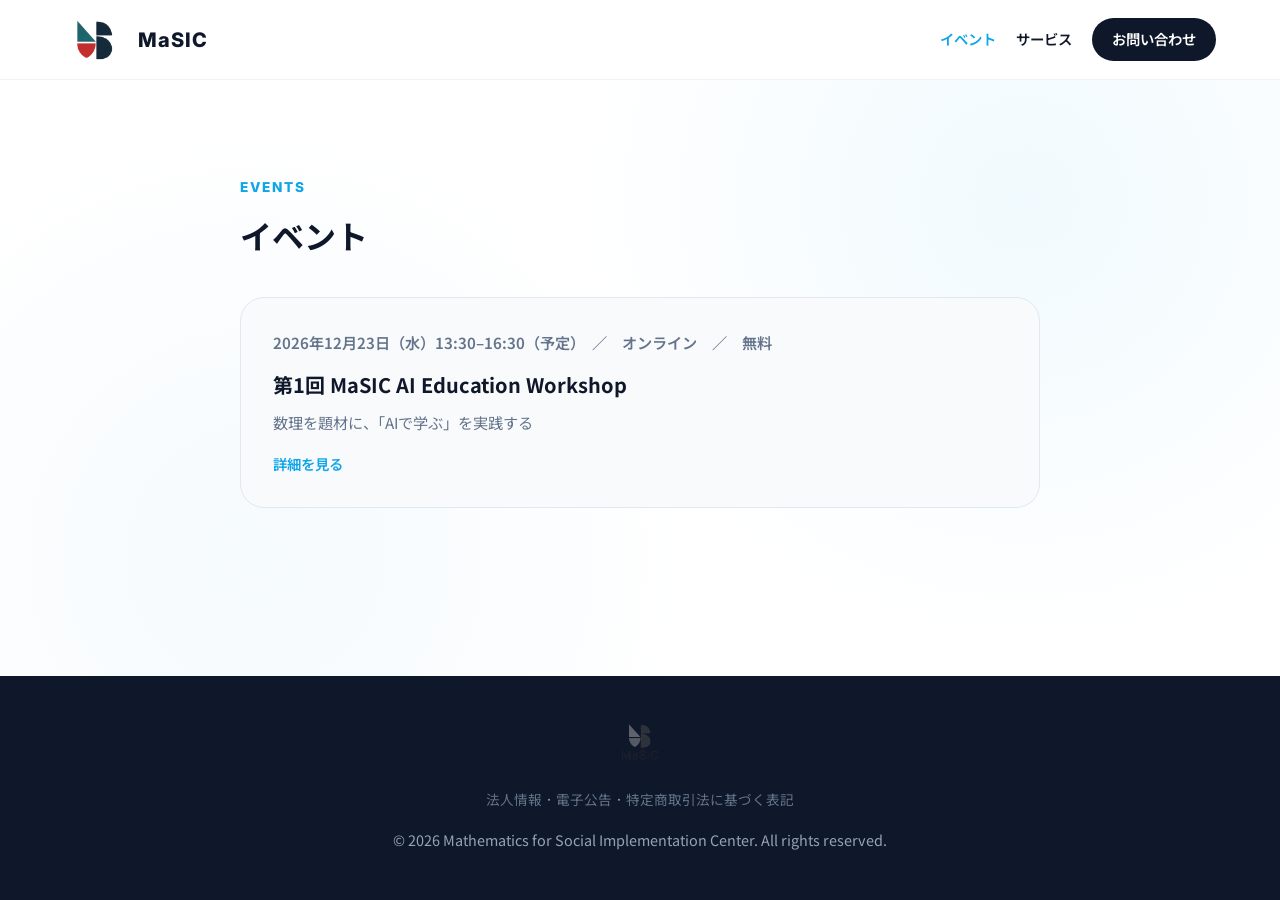
==== events/index.html @ 51fa21aa "feat: トップからイベントを公開しナビ・お知らせ帯を追加 - nav.js を新設し、共通ナビ（ロゴ/イベント/サービス/お問い合わせ）を   index/houjin/tokushoho/kou" ====
<!DOCTYPE html>
<html lang="ja">
<head>
  <meta charset="UTF-8">
  <meta name="viewport" content="width=device-width, initial-scale=1.0">
  <title>イベント — 一般社団法人 数理社会実装教育研究センター（MaSIC）</title>
  <link rel="icon" type="image/x-icon" href="../favicon.ico">
  <link rel="icon" type="image/png" sizes="32x32" href="../favicon-32x32.png">
  <link rel="apple-touch-icon" sizes="180x180" href="../apple-touch-icon.png">
  <link rel="preconnect" href="https://fonts.googleapis.com">
  <link rel="preconnect" href="https://fonts.gstatic.com" crossorigin>
  <link href="https://fonts.googleapis.com/css2?family=Inter:wght@400;500;600;800&family=Noto+Sans+JP:wght@400;500;700;900&display=swap" rel="stylesheet">
  <style>
    :root {
      --c-bg: #ffffff;
      --c-text: #0f172a;
      --c-text-muted: #64748b;
      --c-primary: #0ea5e9;
      --c-primary-dark: #0284c7;
      --c-surface: #f8fafc;
      --c-border: #e2e8f0;
      --font-en: 'Inter', sans-serif;
      --font-ja: 'Noto Sans JP', sans-serif;
    }

    * { margin: 0; padding: 0; box-sizing: border-box; }

    body {
      font-family: var(--font-en);
      color: var(--c-text);
      background-color: var(--c-bg);
      line-height: 1.7;
      -webkit-font-smoothing: antialiased;
      min-height: 100vh;
      display: flex;
      flex-direction: column;
    }

    h1, h2, h3 { font-family: var(--font-ja); line-height: 1.3; font-weight: 700; }
    p { font-family: var(--font-ja); }

    .nav {
      position: sticky;
      top: 0;
      height: 80px;
      display: flex;
      align-items: center;
      justify-content: space-between;
      padding: 0 5%;
      background: rgba(255, 255, 255, 0.85);
      backdrop-filter: blur(12px);
      -webkit-backdrop-filter: blur(12px);
      border-bottom: 1px solid rgba(0,0,0,0.05);
      z-index: 1000;
    }
    .nav-brand {
      display: flex;
      align-items: center;
      gap: 12px;
      text-decoration: none;
      color: var(--c-text);
    }
    .nav-logo { height: 40px; width: auto; }
    .nav-title { font-weight: 800; font-size: 1.25rem; letter-spacing: 0.05em; }
    .nav-links { display: flex; align-items: center; gap: 1.25rem; }
    .nav-link {
      font-family: var(--font-ja);
      font-size: 0.9rem;
      font-weight: 600;
      color: var(--c-text);
      text-decoration: none;
      transition: color 0.2s;
    }
    .nav-link:hover,
    .nav-link.is-current { color: var(--c-primary); }
    .nav-contact {
      font-family: var(--font-ja);
      font-size: 0.9rem;
      font-weight: 600;
      color: #fff;
      background: var(--c-text);
      padding: 0.6rem 1.25rem;
      border-radius: 999px;
      text-decoration: none;
      transition: background 0.3s;
    }
    .nav-contact:hover { background: var(--c-primary); }

    main {
      flex: 1;
      padding: 6rem 5% 4rem;
      position: relative;
      overflow: hidden;
    }
    .bg {
      position: absolute;
      inset: 0;
      background:
        radial-gradient(circle at 80% 20%, rgba(14, 165, 233, 0.06) 0%, transparent 40%),
        radial-gradient(circle at 20% 80%, rgba(2, 132, 199, 0.04) 0%, transparent 40%);
      z-index: -1;
    }
    .page { max-width: 800px; margin: 0 auto; width: 100%; }
    .page-label {
      font-family: var(--font-en);
      font-weight: 800;
      color: var(--c-primary);
      letter-spacing: 0.15em;
      text-transform: uppercase;
      font-size: 0.85rem;
      margin-bottom: 1rem;
      display: block;
    }
    .page-title {
      font-size: clamp(1.5rem, 3.5vw, 2rem);
      font-weight: 700;
      margin-bottom: 2.5rem;
    }

    .event-card {
      display: block;
      background: var(--c-surface);
      border: 1px solid var(--c-border);
      border-radius: 24px;
      padding: 2rem 2rem 1.75rem;
      text-decoration: none;
      color: inherit;
      transition: all 0.3s cubic-bezier(0.16, 1, 0.3, 1);
    }
    .event-card:hover {
      transform: translateY(-4px);
      box-shadow: 0 16px 32px rgba(0,0,0,0.05);
      border-color: transparent;
      background: #fff;
    }
    .event-meta {
      font-family: var(--font-ja);
      font-size: 0.85rem;
      font-weight: 600;
      color: var(--c-primary-dark);
      margin-bottom: 0.75rem;
    }
    .event-card h2 {
      font-size: 1.25rem;
      margin-bottom: 0.75rem;
    }
    .event-card p {
      color: var(--c-text-muted);
      font-size: 0.95rem;
      margin-bottom: 1rem;
    }
    .event-more {
      font-family: var(--font-ja);
      font-size: 0.9rem;
      font-weight: 600;
      color: var(--c-primary);
    }

    .footer {
      background: #0f172a;
      color: #94a3b8;
      padding: 3rem 5%;
      text-align: center;
      font-size: 0.9rem;
    }
    .footer-logo {
      height: 36px;
      margin-bottom: 1.25rem;
      opacity: 0.5;
      filter: grayscale(100%) brightness(200%);
    }
    .footer-links { margin-bottom: 1rem; }
    .footer-links a {
      color: #64748b;
      text-decoration: none;
      font-size: 0.85rem;
      font-family: var(--font-ja);
    }
    .footer-links a:hover { color: #cbd5e1; text-decoration: underline; }

    @media (max-width: 640px) {
      .nav { padding: 0 4%; }
      .nav-logo { height: 32px; }
      .nav-title { display: none; }
      .nav-links { gap: 0.65rem; }
      .nav-link { font-size: 0.8rem; }
      .nav-contact {
        padding: 0;
        background: transparent;
        color: var(--c-text);
        border-radius: 0;
        font-size: 0.8rem;
      }
      .nav-contact:hover { background: transparent; color: var(--c-primary); }
    }
  </style>
</head>
<body>
  <div id="site-nav"></div>

  <main>
    <div class="bg"></div>
    <div class="page">
      <span class="page-label">Events</span>
      <h1 class="page-title">イベント</h1>
      <a class="event-card" href="../ai-education-workshop/1/">
        <p class="event-meta">2026年12月23日（水）13:30–16:30（予定）　／　オンライン　／　無料</p>
        <h2>第1回 MaSIC AI Education Workshop</h2>
        <p>数理を題材に、「AIで学ぶ」を実践する</p>
        <span class="event-more">詳細を見る</span>
      </a>
    </div>
  </main>

  <div id="site-footer">
    <noscript>
      <footer class="footer">
        <img src="../logo-full.png" alt="MaSIC" class="footer-logo">
        <p class="footer-links">
          <a href="../houjin.html">法人情報</a>
          <span aria-hidden="true"> · </span>
          <a href="../koukoku/index.html">電子公告</a>
          <span aria-hidden="true"> · </span>
          <a href="../tokushoho.html">特定商取引法に基づく表記</a>
        </p>
        <p>&copy; 2026 Mathematics for Social Implementation Center. All rights reserved.</p>
      </footer>
    </noscript>
  </div>
  <script src="../nav.js"></script>
  <script src="../footer.js"></script>
</body>
</html>
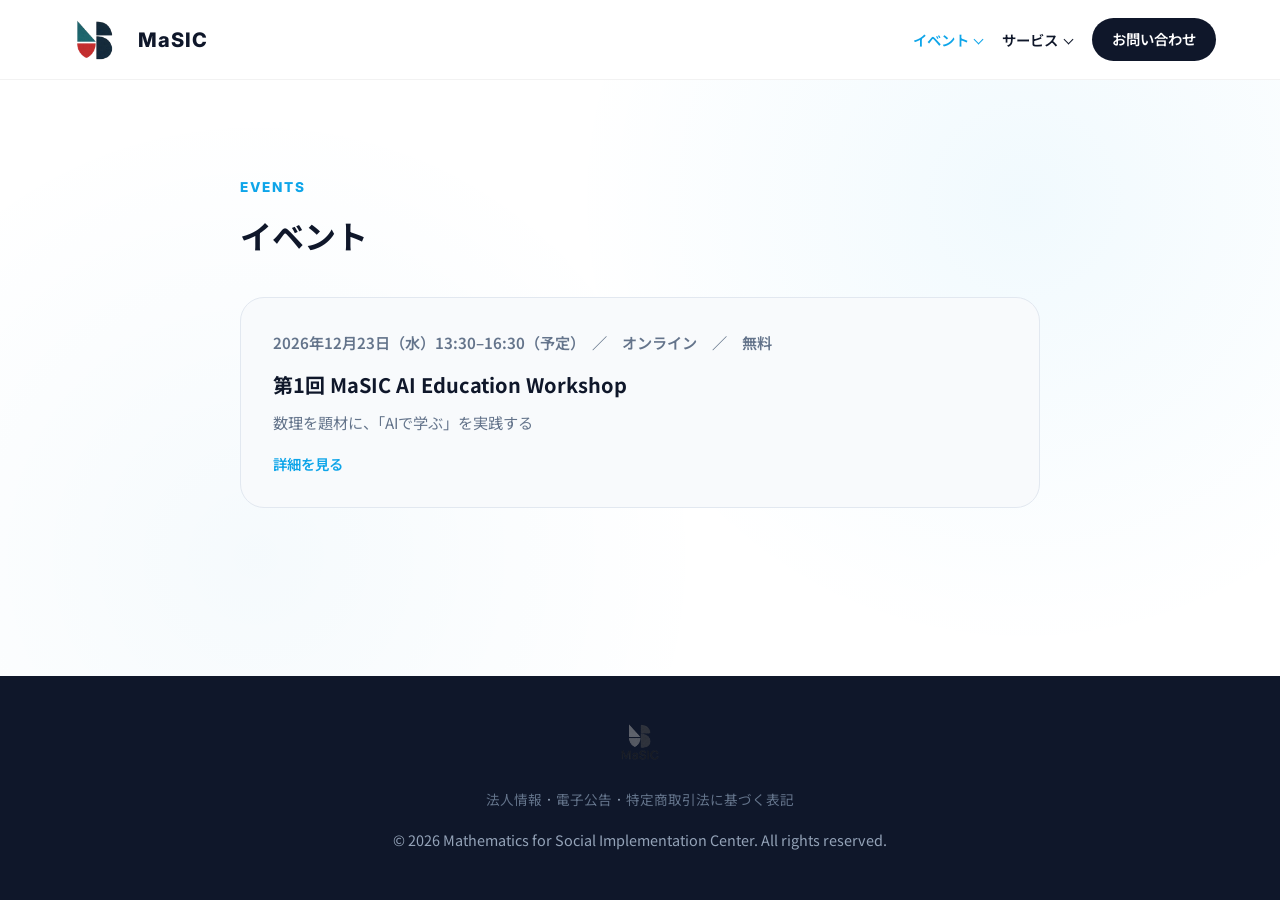
==== commit f6da6aaa: "Improve homepage news layout and add dropdown navigation" ====
--- a/events/index.html
+++ b/events/index.html
@@ -227,7 +227,7 @@
       </footer>
     </noscript>
   </div>
-  <script src="../nav.js"></script>
+  <script src="../nav.js?v=20260910"></script>
   <script src="../footer.js"></script>
 </body>
 </html>
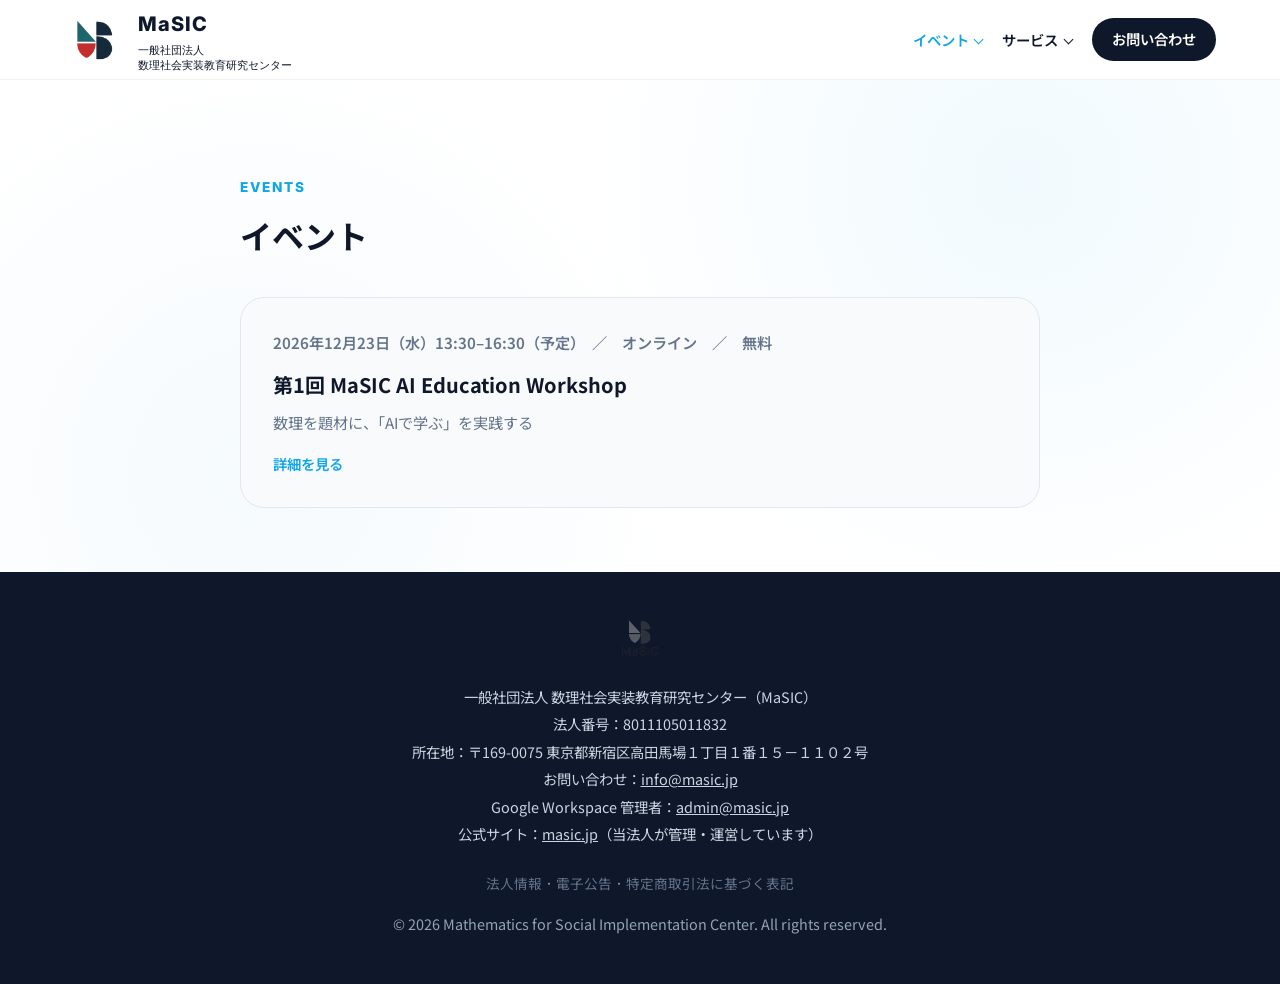
==== commit bab32249: "Display organization details for nonprofit activation review" ====
--- a/events/index.html
+++ b/events/index.html
@@ -216,6 +216,14 @@
     <noscript>
       <footer class="footer">
         <img src="../logo-full.png" alt="MaSIC" class="footer-logo">
+          <div class="footer-organization" style="margin:0 auto 1.5rem;max-width:48rem;line-height:1.9;color:#cbd5e1;overflow-wrap:anywhere">
+    <p>一般社団法人 数理社会実装教育研究センター（MaSIC）</p>
+    <p>法人番号：8011105011832</p>
+    <p>所在地：〒169-0075 東京都新宿区高田馬場１丁目１番１５－１１０２号</p>
+    <p>お問い合わせ：<a href="mailto:info@masic.jp" style="color:inherit">info@masic.jp</a></p>
+    <p>Google Workspace 管理者：<a href="mailto:admin@masic.jp" style="color:inherit">admin@masic.jp</a></p>
+    <p>公式サイト：<a href="https://masic.jp/" style="color:inherit">masic.jp</a>（当法人が管理・運営しています）</p>
+  </div>
         <p class="footer-links">
           <a href="../houjin.html">法人情報</a>
           <span aria-hidden="true"> · </span>
@@ -227,7 +235,7 @@
       </footer>
     </noscript>
   </div>
-  <script src="../nav.js?v=20260910"></script>
-  <script src="../footer.js"></script>
+  <script src="../nav.js?v=20261006"></script>
+  <script src="../footer.js?v=20261006"></script>
 </body>
 </html>
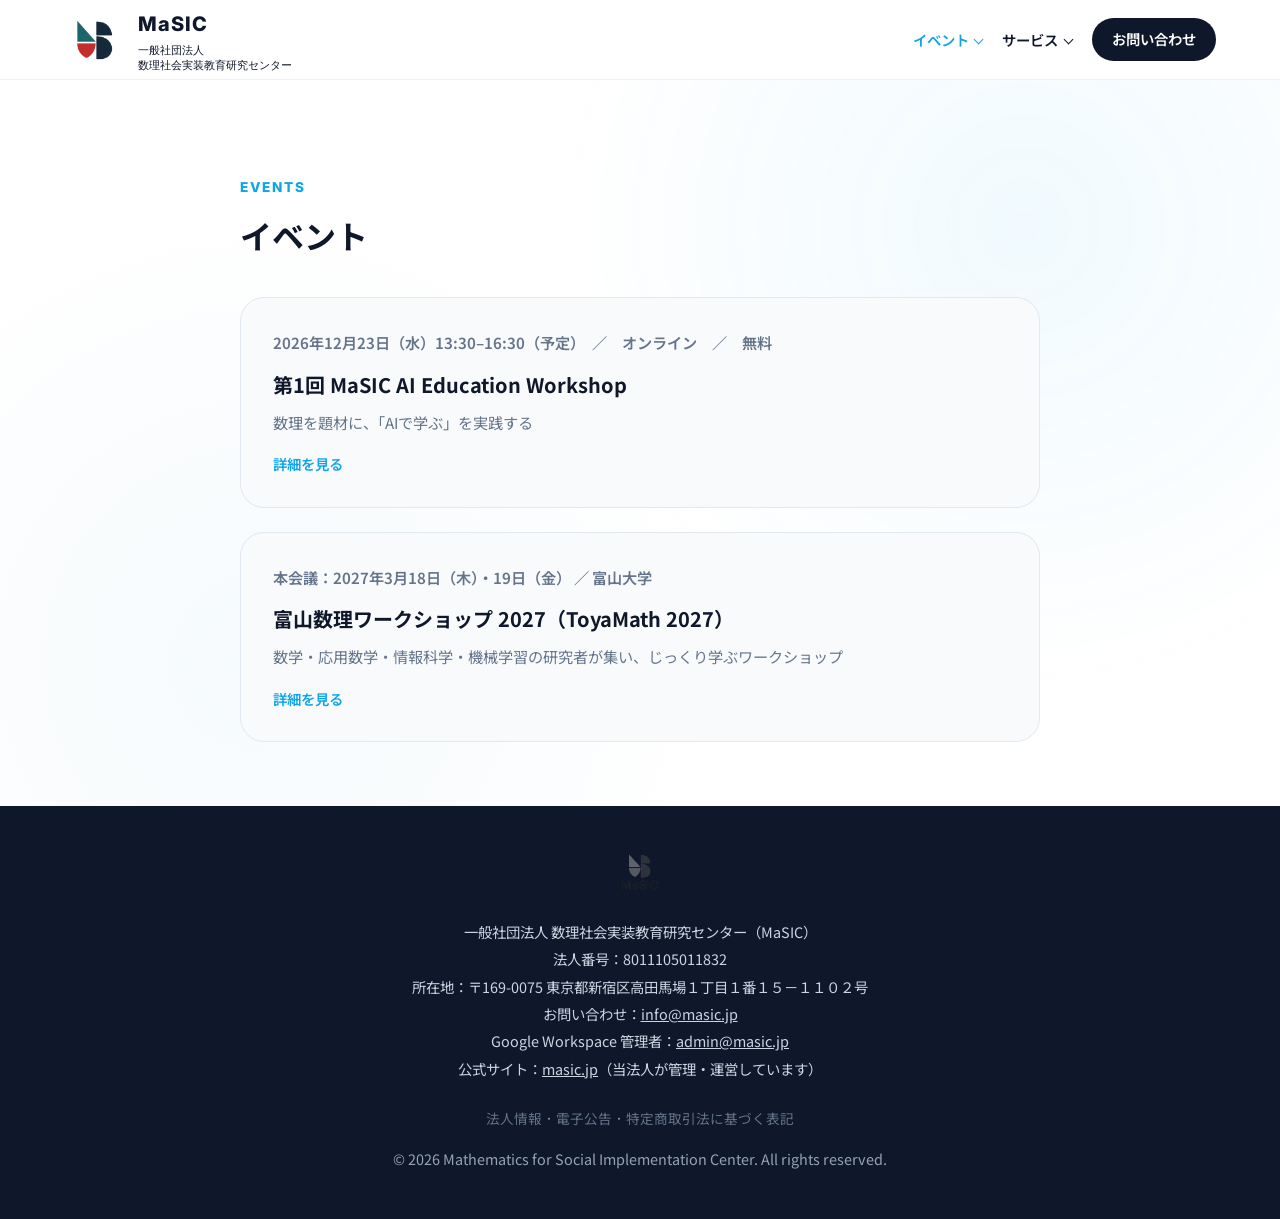
==== commit 79a977d3: "Announce ToyaMath 2027 on the public website" ====
--- a/events/index.html
+++ b/events/index.html
@@ -127,6 +127,7 @@
       color: inherit;
       transition: all 0.3s cubic-bezier(0.16, 1, 0.3, 1);
     }
+    .event-card + .event-card { margin-top: 1.5rem; }
     .event-card:hover {
       transform: translateY(-4px);
       box-shadow: 0 16px 32px rgba(0,0,0,0.05);
@@ -207,6 +208,12 @@
         <p class="event-meta">2026年12月23日（水）13:30–16:30（予定）　／　オンライン　／　無料</p>
         <h2>第1回 MaSIC AI Education Workshop</h2>
         <p>数理を題材に、「AIで学ぶ」を実践する</p>
+        <span class="event-more">詳細を見る</span>
+      </a>
+      <a class="event-card" href="toyamath/2027/">
+        <p class="event-meta">本会議：2027年3月18日（木）・19日（金） ／ 富山大学</p>
+        <h2>富山数理ワークショップ 2027（ToyaMath 2027）</h2>
+        <p>数学・応用数学・情報科学・機械学習の研究者が集い、じっくり学ぶワークショップ</p>
         <span class="event-more">詳細を見る</span>
       </a>
     </div>
@@ -235,7 +242,7 @@
       </footer>
     </noscript>
   </div>
-  <script src="../nav.js?v=20261006"></script>
+  <script src="../nav.js?v=20261007"></script>
   <script src="../footer.js?v=20261006"></script>
 </body>
 </html>
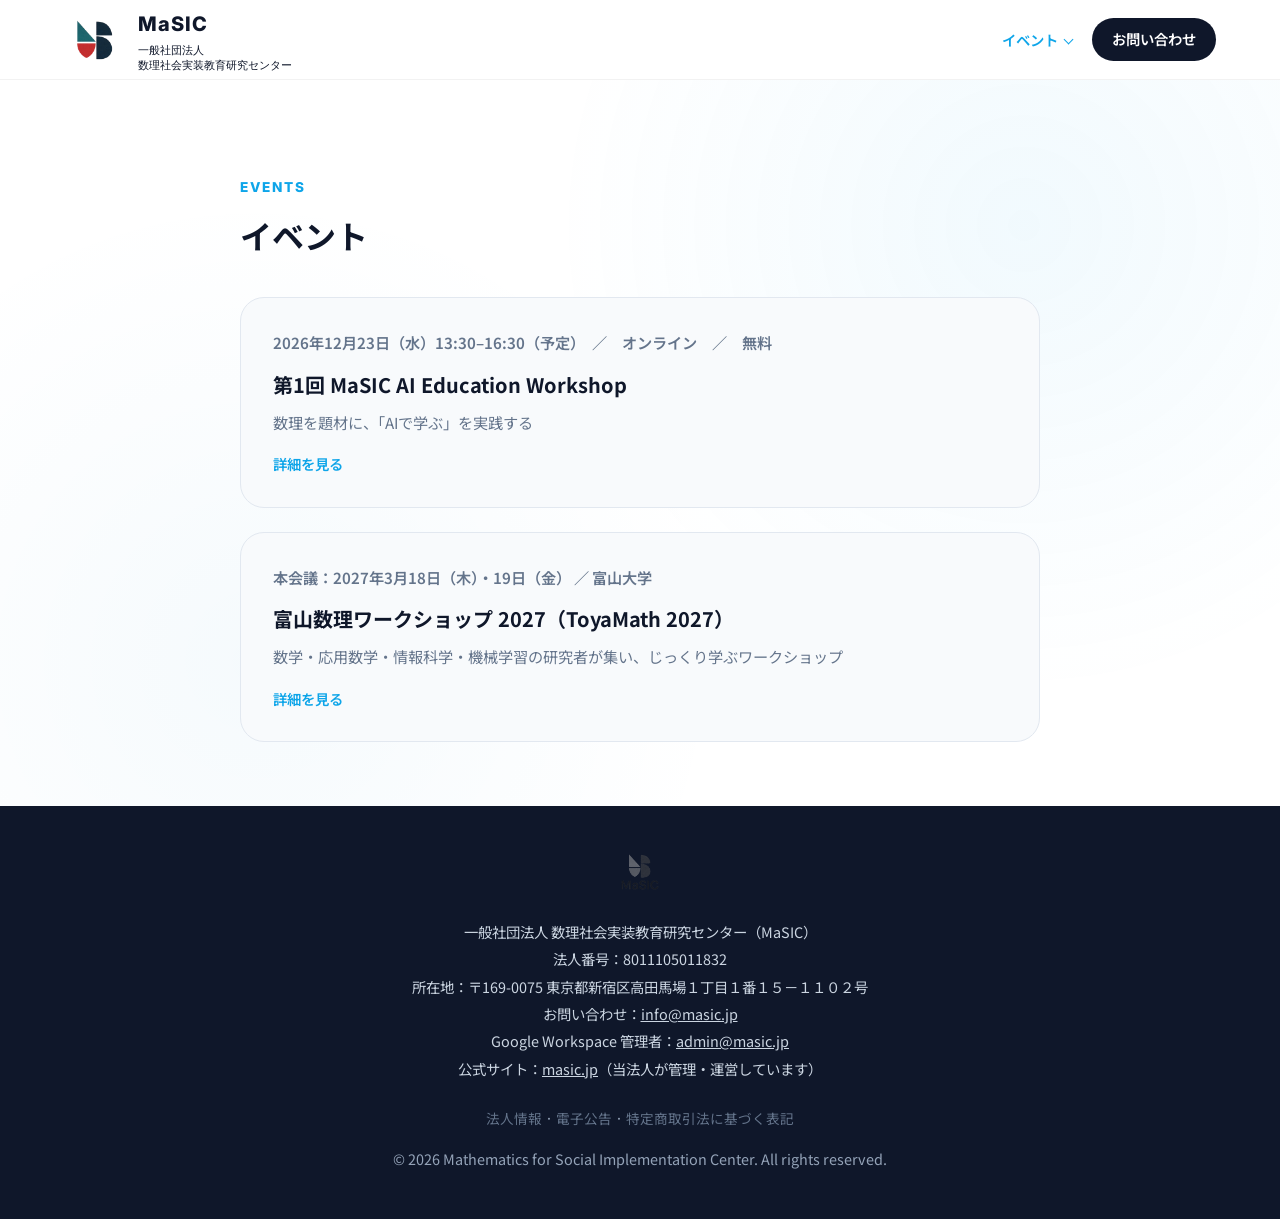
==== commit adff6e1a: "Show current workshop activities and remove service navigation" ====
--- a/events/index.html
+++ b/events/index.html
@@ -242,7 +242,7 @@
       </footer>
     </noscript>
   </div>
-  <script src="../nav.js?v=20261007"></script>
+  <script src="../nav.js?v=20261007-activities"></script>
   <script src="../footer.js?v=20261006"></script>
 </body>
 </html>
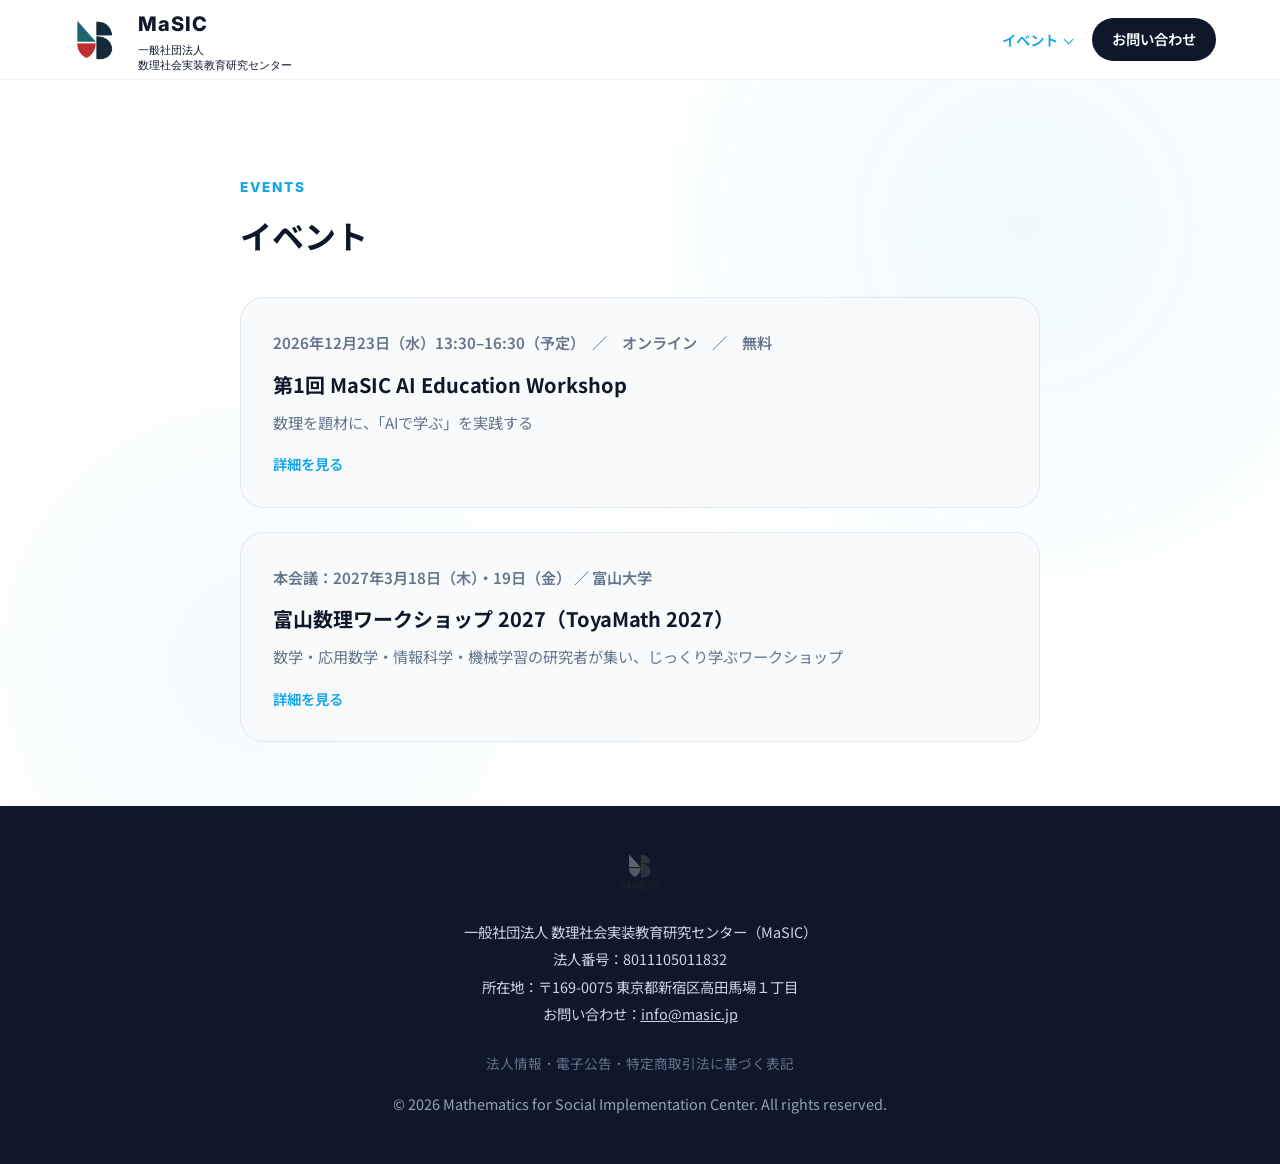
==== commit 2aea3f9f: "Simplify public footer contact information" ====
--- a/events/index.html
+++ b/events/index.html
@@ -226,10 +226,8 @@
           <div class="footer-organization" style="margin:0 auto 1.5rem;max-width:48rem;line-height:1.9;color:#cbd5e1;overflow-wrap:anywhere">
     <p>一般社団法人 数理社会実装教育研究センター（MaSIC）</p>
     <p>法人番号：8011105011832</p>
-    <p>所在地：〒169-0075 東京都新宿区高田馬場１丁目１番１５－１１０２号</p>
+    <p>所在地：〒169-0075 東京都新宿区高田馬場１丁目</p>
     <p>お問い合わせ：<a href="mailto:info@masic.jp" style="color:inherit">info@masic.jp</a></p>
-    <p>Google Workspace 管理者：<a href="mailto:admin@masic.jp" style="color:inherit">admin@masic.jp</a></p>
-    <p>公式サイト：<a href="https://masic.jp/" style="color:inherit">masic.jp</a>（当法人が管理・運営しています）</p>
   </div>
         <p class="footer-links">
           <a href="../houjin.html">法人情報</a>
@@ -243,6 +241,6 @@
     </noscript>
   </div>
   <script src="../nav.js?v=20261007-activities"></script>
-  <script src="../footer.js?v=20261006"></script>
+  <script src="../footer.js?v=20261010"></script>
 </body>
 </html>
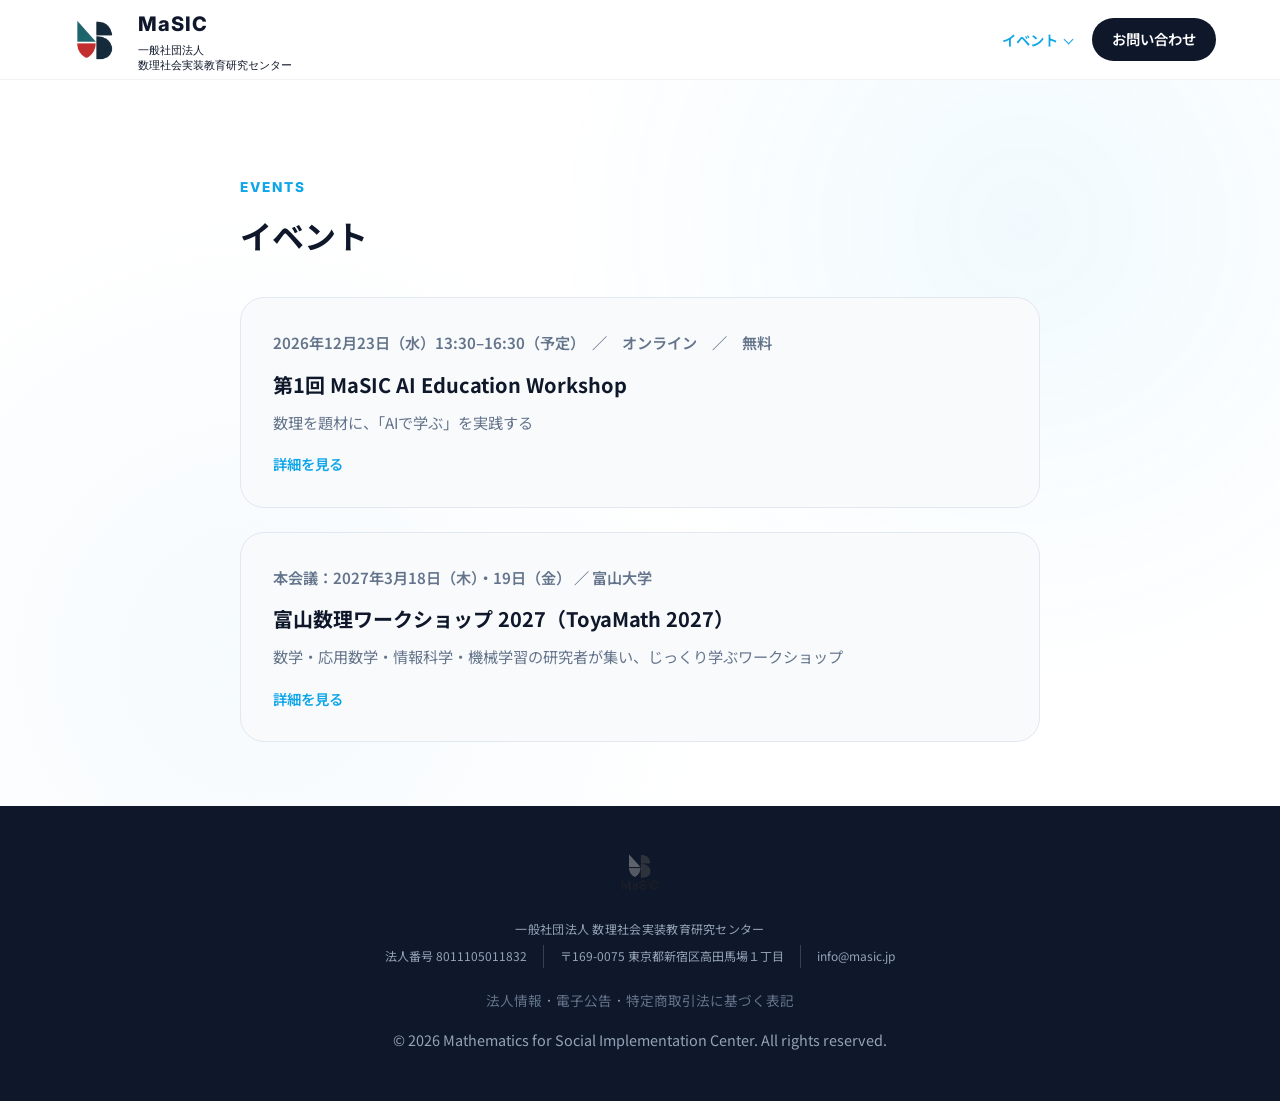
==== commit c526af3b: "Present footer organization details in a compact layout" ====
--- a/events/index.html
+++ b/events/index.html
@@ -195,6 +195,7 @@
       .nav-contact:hover { background: transparent; color: var(--c-primary); }
     }
   </style>
+  <link rel="stylesheet" href="../footer.css?v=20261010-compact">
 </head>
 <body>
   <div id="site-nav"></div>
@@ -223,12 +224,14 @@
     <noscript>
       <footer class="footer">
         <img src="../logo-full.png" alt="MaSIC" class="footer-logo">
-          <div class="footer-organization" style="margin:0 auto 1.5rem;max-width:48rem;line-height:1.9;color:#cbd5e1;overflow-wrap:anywhere">
-    <p>一般社団法人 数理社会実装教育研究センター（MaSIC）</p>
-    <p>法人番号：8011105011832</p>
-    <p>所在地：〒169-0075 東京都新宿区高田馬場１丁目</p>
-    <p>お問い合わせ：<a href="mailto:info@masic.jp" style="color:inherit">info@masic.jp</a></p>
-  </div>
+        <div class="footer-organization">
+          <p class="footer-organization-name">一般社団法人 数理社会実装教育研究センター</p>
+          <p class="footer-organization-details">
+            <span class="footer-organization-registration">法人番号 8011105011832</span>
+            <span class="footer-organization-address">〒169-0075 東京都新宿区高田馬場１丁目</span>
+            <a class="footer-organization-email" href="mailto:info@masic.jp">info@masic.jp</a>
+          </p>
+        </div>
         <p class="footer-links">
           <a href="../houjin.html">法人情報</a>
           <span aria-hidden="true"> · </span>
@@ -241,6 +244,6 @@
     </noscript>
   </div>
   <script src="../nav.js?v=20261007-activities"></script>
-  <script src="../footer.js?v=20261010"></script>
+  <script src="../footer.js?v=20261010-compact"></script>
 </body>
 </html>
--- a/footer.css
+++ b/footer.css
@@ -0,0 +1,85 @@
+/* Compact organization details shared by every MaSIC footer. */
+.footer {
+  padding: 3rem 5%;
+}
+
+.footer .footer-logo {
+  margin-bottom: 1.25rem;
+}
+
+.footer-organization {
+  max-width: 64rem;
+  margin: 0 auto 1.25rem;
+  color: #94a3b8;
+  font-family: var(--font-ja, sans-serif);
+  font-size: 0.75rem;
+  font-weight: 400;
+  line-height: 1.9;
+}
+
+.footer-organization p {
+  margin: 0;
+}
+
+.footer-organization-name {
+  letter-spacing: 0.025em;
+}
+
+.footer-organization .footer-organization-details {
+  display: flex;
+  flex-wrap: wrap;
+  align-items: baseline;
+  justify-content: center;
+  gap: 0.1rem 1rem;
+  margin-top: 0.25rem;
+}
+
+.footer-organization-details > * {
+  white-space: nowrap;
+}
+
+.footer-organization-details > * + * {
+  border-left: 1px solid rgba(148, 163, 184, 0.3);
+  padding-left: 1rem;
+}
+
+.footer-organization-details a {
+  color: inherit;
+  text-decoration: none;
+}
+
+.footer-organization-details a:hover {
+  color: #cbd5e1;
+  text-decoration: underline;
+  text-underline-offset: 0.2em;
+}
+
+.footer-organization-details a:focus-visible {
+  outline: 2px solid #94a3b8;
+  outline-offset: 4px;
+}
+
+@media (max-width: 640px) {
+  .footer {
+    padding: 2.5rem 5%;
+  }
+
+  .footer-organization-name {
+    letter-spacing: 0;
+  }
+
+  .footer-organization-registration {
+    order: 1;
+  }
+
+  .footer-organization-email {
+    order: 2;
+  }
+
+  .footer-organization-address {
+    order: 3;
+    flex-basis: 100%;
+    border-left: 0;
+    padding-left: 0;
+  }
+}
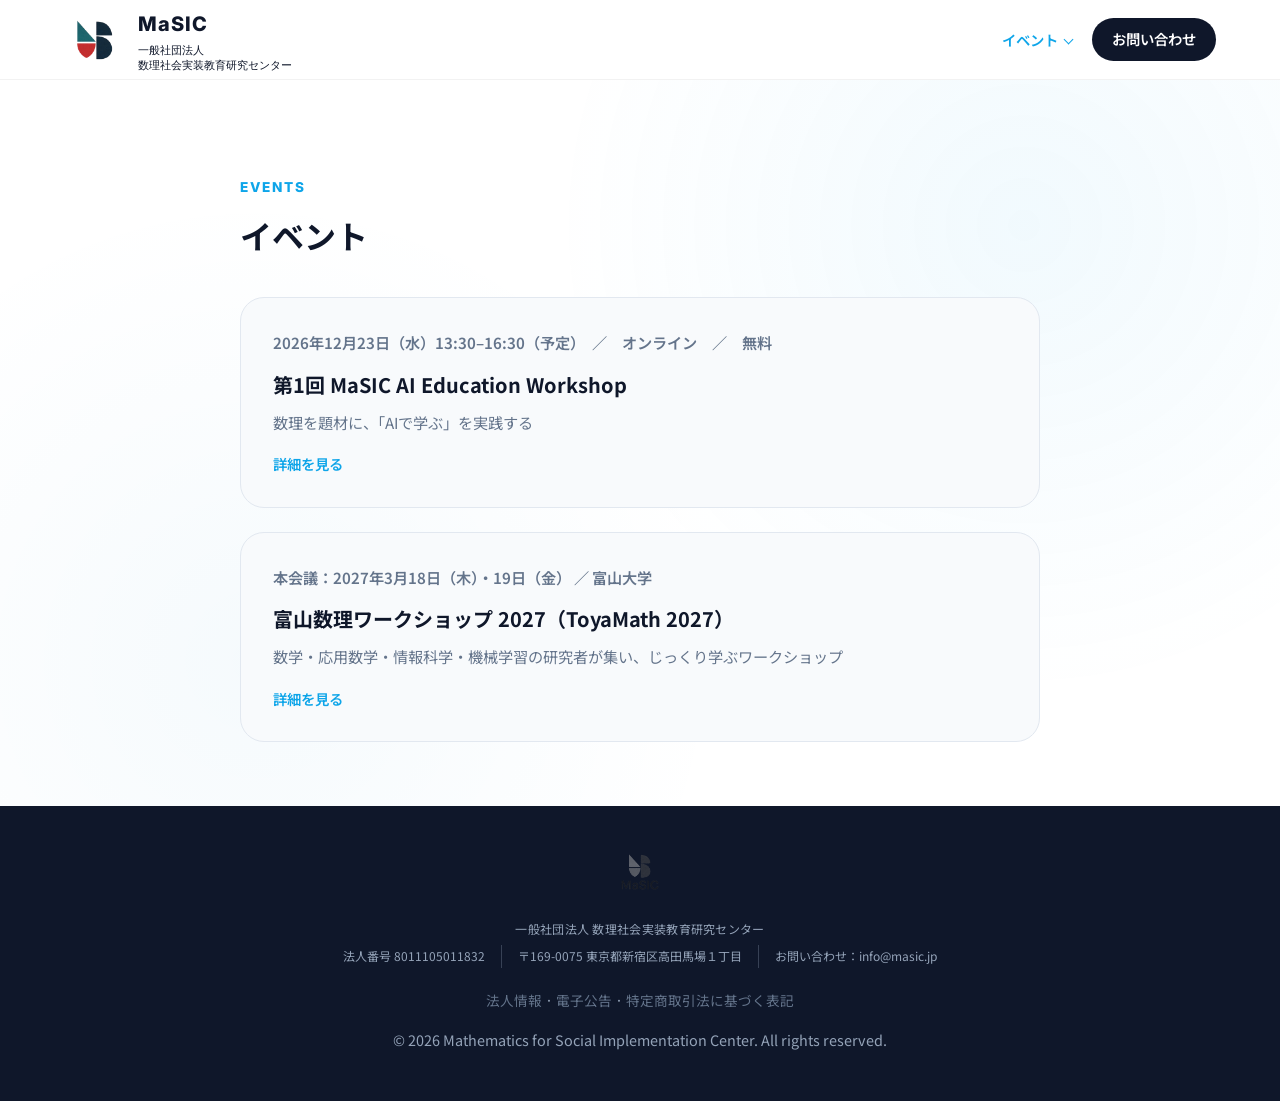
==== commit 76949b99: "Clarify the footer contact email label" ====
--- a/events/index.html
+++ b/events/index.html
@@ -195,7 +195,7 @@
       .nav-contact:hover { background: transparent; color: var(--c-primary); }
     }
   </style>
-  <link rel="stylesheet" href="../footer.css?v=20261010-compact">
+  <link rel="stylesheet" href="../footer.css?v=20261010-contact">
 </head>
 <body>
   <div id="site-nav"></div>
@@ -229,7 +229,7 @@
           <p class="footer-organization-details">
             <span class="footer-organization-registration">法人番号 8011105011832</span>
             <span class="footer-organization-address">〒169-0075 東京都新宿区高田馬場１丁目</span>
-            <a class="footer-organization-email" href="mailto:info@masic.jp">info@masic.jp</a>
+            <a class="footer-organization-email" href="mailto:info@masic.jp">お問い合わせ：info@masic.jp</a>
           </p>
         </div>
         <p class="footer-links">
@@ -244,6 +244,6 @@
     </noscript>
   </div>
   <script src="../nav.js?v=20261007-activities"></script>
-  <script src="../footer.js?v=20261010-compact"></script>
+  <script src="../footer.js?v=20261010-contact"></script>
 </body>
 </html>
--- a/footer.css
+++ b/footer.css
@@ -83,3 +83,15 @@
     padding-left: 0;
   }
 }
+
+@media (max-width: 380px) {
+  .footer-organization .footer-organization-details {
+    column-gap: 0.5rem;
+    font-size: 0.6875rem;
+  }
+
+  .footer-organization-email {
+    border-left: 0;
+    padding-left: 0;
+  }
+}
